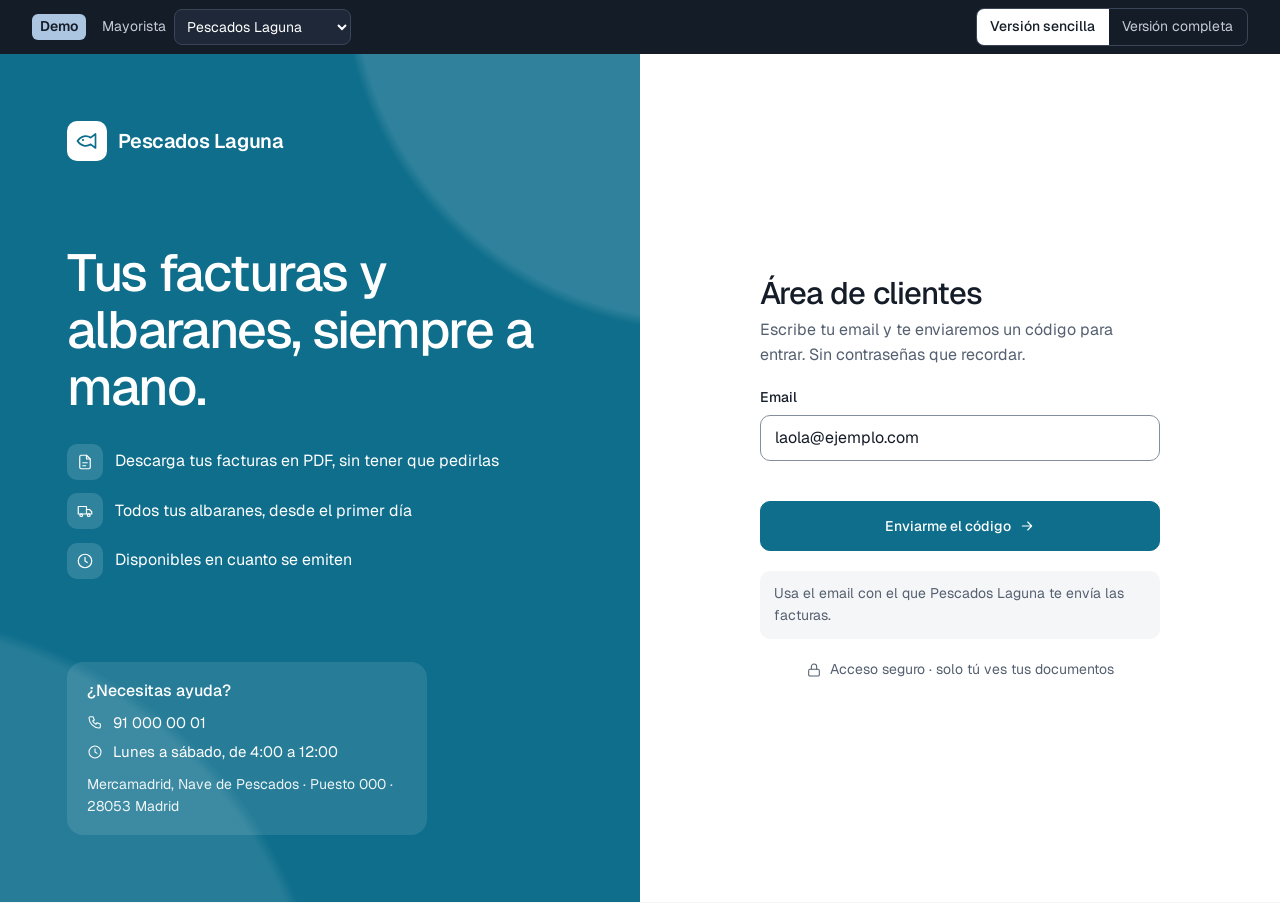
==== sencillo/index.html @ 4a65ff0a "Versión sencilla: solo facturas y albaranes para descargar" ====
<!doctype html>
<html lang="es">
<head>
<meta charset="utf-8">
<meta name="viewport" content="width=device-width, initial-scale=1">
<meta name="robots" content="noindex, nofollow">
<title>Área de clientes</title>
<link rel="preconnect" href="https://fonts.googleapis.com">
<link rel="preconnect" href="https://fonts.gstatic.com" crossorigin>
<link href="https://fonts.googleapis.com/css2?family=Geist:wght@400;500;600&display=swap" rel="stylesheet">
<link rel="stylesheet" href="../assets/app.css?v=30">
</head>
<body>
<div class="demo-bar" role="region" aria-label="Controles de la demostración">
  <span class="demo-bar__tag">Demo</span>
  <label>Mayorista
    <select id="demo-tenant">
      <option value="laguna">Pescados Laguna</option>
      <option value="costanorte">Mariscos Costa Norte</option>
    </select>
  </label>
  <nav class="demo-bar__seg" aria-label="Versión">
    <a href="./" aria-current="page">Versión sencilla</a>
    <a href="../">Versión completa</a>
  </nav>
</div>
<div id="app"></div>
<p class="sr-only" aria-live="polite" id="live"></p>
<script src="../assets/data.js"></script>
<script src="app.js?v=1"></script>
</body>
</html>
---- assets/app.css ----
:root{
  --brand:#0e6e8c;
  --ink:#141c28;
  --text:#2b3544;
  --muted:#556070;
  --line:#dde2e9;
  --control:#858e9c;
  --paper:#f5f6f8;
  --white:#fff;
  --ok:#1f6a44; --ok-bg:#e3f1ea;
  --warn:#8a5a00; --warn-bg:#fbf0d9;
  --bad:#a3342b; --bad-bg:#f8e3e1;

  --fs-1:clamp(2rem, 1.6rem + 1.6vw, 2.75rem);
  --fs-2:clamp(1.5rem, 1.3rem + .8vw, 2rem);
  --fs-3:clamp(1.125rem, 1.08rem + .2vw, 1.25rem);
  --fs-4:1rem;
  --fs-5:.9375rem;
  --fs-6:.875rem;

  --sans:"Geist", system-ui, -apple-system, "Segoe UI", sans-serif;
  --radius:10px;
  --r-card:16px;
  --shadow:0 1px 2px rgba(20,28,40,.05),0 18px 40px -22px rgba(20,28,40,.3);
}
*,*::before,*::after{box-sizing:border-box}
html{font-size:100%}
body{margin:0;font-family:var(--sans);font-size:var(--fs-4);line-height:1.55;color:var(--text);background:var(--paper);-webkit-font-smoothing:antialiased}
h1,h2,h3,p{margin:0}
h1,h2{color:var(--ink);font-weight:500;letter-spacing:-.03em;line-height:1.1}
h1{font-size:var(--fs-1)} h2{font-size:var(--fs-2)}
h3{font-size:var(--fs-3);font-weight:500;color:var(--ink)}
a{color:inherit}
button{font:inherit}
:focus-visible{outline:2px solid var(--brand);outline-offset:2px;border-radius:4px}
.sr-only{position:absolute;width:1px;height:1px;overflow:hidden;clip:rect(0 0 0 0);white-space:nowrap}
svg{display:block}

/* Barra de la demo (no forma parte del producto) */
.demo-bar{position:sticky;top:0;z-index:60;display:flex;align-items:center;gap:1rem;flex-wrap:wrap;padding:.5rem clamp(1rem, 3vw, 2rem);background:var(--ink);color:#c4cbd6;font-size:var(--fs-6)}
.demo-bar__tag{font-weight:600;color:var(--ink);background:#acc5e1;border-radius:6px;padding:.15rem .5rem}
.demo-bar label{display:flex;align-items:center;gap:.5rem}
.demo-bar select{font:inherit;font-size:var(--fs-6);color:var(--white);background:#1e2838;border:1px solid #3a4557;border-radius:8px;min-height:36px;padding:0 .5rem}
.demo-bar__seg{display:flex;border:1px solid #3a4557;border-radius:8px;overflow:hidden;margin-left:auto}
.demo-bar__seg button{background:transparent;color:#c4cbd6;border:0;min-height:36px;padding:0 .85rem;cursor:pointer;font-size:var(--fs-6)}
.demo-bar__seg button[aria-pressed="true"]{background:var(--white);color:var(--ink);font-weight:500}

/* Botones */
.btn{display:inline-flex;align-items:center;justify-content:center;gap:.5rem;min-height:46px;padding:0 1.15rem;border-radius:var(--radius);border:1px solid var(--ink);font:500 var(--fs-6)/1 var(--sans);text-decoration:none;cursor:pointer;white-space:nowrap;transition:background .2s,border-color .2s,color .2s}
.btn svg{width:16px;height:16px;flex:none}
.btn--brand{background:var(--brand);border-color:var(--brand);color:var(--white)}
.btn--brand:hover{filter:brightness(.92)}
.btn--dark{background:var(--ink);color:var(--white)}
.btn--ghost{background:var(--white);color:var(--ink);border-color:var(--control)}
.btn--ghost:hover{border-color:var(--ink)}
.btn--sm{min-height:38px;padding:0 .8rem}
.btn--block{width:100%}
.icon-btn{display:inline-grid;place-items:center;width:40px;height:40px;border-radius:var(--radius);border:1px solid var(--line);background:var(--white);color:var(--ink);cursor:pointer;text-decoration:none}
.icon-btn:hover{border-color:var(--ink)}
.icon-btn svg{width:18px;height:18px}

/* Logo del mayorista */
.logo{display:flex;align-items:center;gap:.7rem;text-decoration:none;color:var(--ink)}
.logo__mark{width:40px;height:40px;border-radius:10px;background:var(--brand);color:var(--white);display:grid;place-items:center;font-weight:600;letter-spacing:.02em;font-size:var(--fs-6)}
.logo__name{font-weight:600;font-size:var(--fs-3);letter-spacing:-.02em}
.logo__sub{display:block;font-size:var(--fs-6);color:var(--muted);font-weight:400;letter-spacing:0}

/* ---------- Acceso ---------- */
.login{min-height:calc(100vh - 52px);display:grid;grid-template-columns:1fr 1fr}
.login__side{background:var(--brand);color:var(--white);padding:clamp(2rem, 1rem + 4vw, 4.5rem);display:flex;flex-direction:column;justify-content:space-between;gap:2rem;position:relative;overflow:hidden}
.login__side .logo{color:var(--white)}
.login__side .logo__mark{background:var(--white);color:var(--brand)}
.login__side h1{color:var(--white);font-size:clamp(2rem, 1.4rem + 2.4vw, 3.25rem);max-width:14ch}
.login__side ul{list-style:none;padding:0;margin:1.75rem 0 0;display:grid;gap:.85rem}
.login__side li{display:flex;gap:.75rem;align-items:center}
.login__side li svg{width:20px;height:20px;flex:none}
.login__side small{font-size:var(--fs-6);opacity:.9}
.login__main{display:grid;place-items:center;padding:clamp(2rem, 1rem + 4vw, 4rem) 1.25rem;background:var(--white)}
.login__box{width:100%;max-width:400px;display:grid;gap:1.25rem}
.login__box p{color:var(--muted)}
.field{display:grid;gap:.4rem}
.field label{font-size:var(--fs-6);font-weight:500;color:var(--ink)}
.field input,.field select{font:inherit;color:var(--ink);background:var(--white);border:1px solid var(--control);border-radius:var(--radius);min-height:46px;padding:.6rem .85rem;width:100%}
.field input:focus-visible{outline:2px solid var(--brand);outline-offset:1px;border-color:var(--ink)}
.code{display:grid;grid-template-columns:repeat(6,1fr);gap:.5rem}
.code input{text-align:center;font-size:var(--fs-2);font-weight:500;min-height:58px;padding:0;border:1px solid var(--control);border-radius:var(--radius);color:var(--ink);width:100%}
.code input:focus-visible{outline:2px solid var(--brand);outline-offset:1px}
.hint{font-size:var(--fs-6);color:var(--muted);background:var(--paper);border-radius:var(--radius);padding:.75rem .9rem}
.hint b{color:var(--ink)}
.link-btn{background:none;border:0;padding:0;color:var(--ink);text-decoration:underline;text-underline-offset:3px;cursor:pointer;font-size:var(--fs-6);min-height:44px}
.error{font-size:var(--fs-6);color:var(--bad)}
@media (max-width:860px){.login{grid-template-columns:1fr}.login__side{padding-bottom:2rem}.login__side ul{display:none}}

/* ---------- Aplicación ---------- */
.shell{min-height:calc(100vh - 52px);display:grid;grid-template-rows:auto 1fr}
.topbar{background:var(--white);border-bottom:1px solid var(--line);position:sticky;top:52px;z-index:40}
.topbar__in{max-width:1280px;margin-inline:auto;padding:0 clamp(1rem, 3vw, 2rem);display:flex;align-items:center;gap:1.5rem;min-height:68px}
.tabs{display:flex;gap:.25rem;margin-left:auto}
.tabs a{display:inline-flex;align-items:center;gap:.5rem;min-height:44px;padding:0 .9rem;border-radius:var(--radius);text-decoration:none;color:var(--text);font-size:var(--fs-5)}
.tabs a svg{width:18px;height:18px}
.tabs a:hover{background:var(--paper);color:var(--ink)}
.tabs a[aria-current="page"]{background:var(--ink);color:var(--white)}
.who{display:flex;align-items:center;gap:.75rem;padding-left:1rem;border-left:1px solid var(--line)}
.who__avatar{width:38px;height:38px;border-radius:50%;background:var(--paper);display:grid;place-items:center;font-weight:600;font-size:var(--fs-6);color:var(--ink)}
.who__name{font-size:var(--fs-6);line-height:1.3}
.who__name b{display:block;color:var(--ink);font-weight:500}
.who__name span{color:var(--muted)}
.main{max-width:1280px;width:100%;margin-inline:auto;padding:clamp(1.5rem, 1rem + 2vw, 2.5rem) clamp(1rem, 3vw, 2rem) 4rem;display:grid;gap:1.5rem;align-content:start}
.head{display:flex;align-items:flex-end;justify-content:space-between;gap:1rem;flex-wrap:wrap}
.head p{color:var(--muted);margin-top:.4rem}

.stats{display:grid;grid-template-columns:repeat(4,1fr);gap:1rem}
.stat{background:var(--white);border:1px solid var(--line);border-radius:var(--r-card);padding:1.25rem 1.35rem;display:grid;gap:.35rem}
.stat span{font-size:var(--fs-6);color:var(--muted)}
.stat strong{font-size:var(--fs-2);font-weight:500;letter-spacing:-.03em;color:var(--ink);font-variant-numeric:tabular-nums}
.stat small{font-size:var(--fs-6);color:var(--muted)}
.stat--brand{background:var(--brand);border-color:var(--brand)}
.stat--brand span,.stat--brand strong,.stat--brand small{color:var(--white)}
@media (max-width:980px){.stats{grid-template-columns:1fr 1fr}}

.card{background:var(--white);border:1px solid var(--line);border-radius:var(--r-card);overflow:hidden}
.card__head{display:flex;align-items:center;justify-content:space-between;gap:1rem;padding:1.1rem 1.35rem;border-bottom:1px solid var(--line);flex-wrap:wrap}
.card__head a{font-size:var(--fs-6);color:var(--ink);font-weight:500}
.grid2{display:grid;grid-template-columns:1.3fr 1fr;gap:1.5rem;align-items:start}
@media (max-width:980px){.grid2{grid-template-columns:1fr}}

.toolbar{display:flex;gap:.75rem;flex-wrap:wrap;align-items:center;padding:1rem 1.35rem;border-bottom:1px solid var(--line)}
.search{position:relative;flex:1 1 220px}
.search svg{position:absolute;left:.8rem;top:50%;translate:0 -50%;width:18px;height:18px;color:var(--muted)}
.search input{font:inherit;font-size:var(--fs-5);width:100%;min-height:44px;border:1px solid var(--control);border-radius:var(--radius);padding:0 .85rem 0 2.5rem;color:var(--ink)}
.toolbar select{font:inherit;font-size:var(--fs-5);min-height:44px;border:1px solid var(--control);border-radius:var(--radius);padding:0 .7rem;color:var(--ink);background:var(--white)}
.chips{display:flex;gap:.4rem;flex-wrap:wrap}
.chip{min-height:38px;padding:0 .85rem;border-radius:999px;border:1px solid var(--line);background:var(--white);font-size:var(--fs-6);cursor:pointer;color:var(--text)}
.chip[aria-pressed="true"]{background:var(--ink);border-color:var(--ink);color:var(--white)}

table{width:100%;border-collapse:collapse;font-size:var(--fs-5);font-variant-numeric:tabular-nums}
th{font-size:var(--fs-6);font-weight:500;color:var(--muted);text-align:left;padding:.75rem 1.35rem;background:var(--paper);white-space:nowrap}
td{padding:.85rem 1.35rem;border-top:1px solid var(--line);color:var(--ink);vertical-align:middle}
td.num,th.num{text-align:right}
td.act{text-align:right;white-space:nowrap}
td.act .icon-btn+.icon-btn{margin-left:.35rem}
tbody tr{transition:background .15s}
tbody tr:hover{background:#fafbfc}
td .sub{display:block;font-size:var(--fs-6);color:var(--muted)}
.row-link{background:none;border:0;padding:0;font:inherit;color:var(--ink);font-weight:500;cursor:pointer;text-decoration:underline;text-decoration-color:var(--line);text-underline-offset:4px}
.row-link:hover{text-decoration-color:var(--ink)}
.empty{padding:3rem 1.35rem;text-align:center;color:var(--muted)}
.check{width:20px;height:20px;accent-color:var(--ink)}

.badge{display:inline-flex;align-items:center;gap:.4rem;font-size:var(--fs-6);font-weight:500;padding:.25rem .6rem;border-radius:999px;white-space:nowrap}
.badge::before{content:"";width:7px;height:7px;border-radius:50%;background:currentColor}
.b-ok{color:var(--ok);background:var(--ok-bg)}
.b-warn{color:var(--warn);background:var(--warn-bg)}
.b-bad{color:var(--bad);background:var(--bad-bg)}
.b-info{color:var(--ink);background:var(--paper)}

.bulk{display:flex;align-items:center;justify-content:space-between;gap:1rem;padding:.75rem 1.35rem;background:var(--ink);color:var(--white);font-size:var(--fs-6)}
.bulk[hidden]{display:none}
.bulk .btn{background:var(--white);color:var(--ink);border-color:var(--white)}

/* Tarjetas en lugar de tabla en móvil */
@media (max-width:900px){
  table.resp thead{display:none}
  table.resp,table.resp tbody,table.resp tr,table.resp td{display:block;width:100%}
  table.resp tr{padding:1rem 1.1rem;border-top:1px solid var(--line);display:grid;grid-template-columns:1fr auto;gap:.35rem .75rem}
  table.resp td{border:0;padding:0}
  table.resp td[data-l]::before{content:attr(data-l) " · ";color:var(--muted);font-size:var(--fs-6)}
  table.resp td.num{text-align:left}
  table.resp td.act{grid-column:2;grid-row:1 / span 3;align-self:center}
  table.resp td.sel{display:none}
}

/* Lista simple */
.list{list-style:none;margin:0;padding:0}
.list li{display:flex;align-items:center;justify-content:space-between;gap:1rem;padding:.9rem 1.35rem;border-top:1px solid var(--line)}
.list li:first-child{border-top:0}
.list b{font-weight:500;color:var(--ink)}
.list .sub{display:block;font-size:var(--fs-6);color:var(--muted)}

/* Panel lateral de detalle */
.drawer{position:fixed;inset:0;z-index:80;display:flex;justify-content:flex-end;background:rgba(20,28,40,.45);opacity:0;transition:opacity .25s}
.drawer.open{opacity:1}
.drawer__panel{width:min(560px,100%);height:100%;background:var(--white);display:flex;flex-direction:column;transform:translateX(24px);transition:transform .3s cubic-bezier(.2,.7,.2,1)}
.drawer.open .drawer__panel{transform:none}
.drawer__head{display:flex;align-items:flex-start;justify-content:space-between;gap:1rem;padding:1.35rem 1.5rem;border-bottom:1px solid var(--line)}
.drawer__head p{font-size:var(--fs-6);color:var(--muted);margin-top:.25rem}
.drawer__body{padding:1.25rem 1.5rem;overflow-y:auto;display:grid;gap:1.25rem;align-content:start}
.drawer__foot{padding:1rem 1.5rem;border-top:1px solid var(--line);display:flex;gap:.75rem;flex-wrap:wrap}
.meta{display:grid;grid-template-columns:1fr 1fr;gap:.75rem}
.meta div{background:var(--paper);border-radius:var(--radius);padding:.75rem .9rem}
.meta dt{font-size:var(--fs-6);color:var(--muted)}
.meta dd{margin:.1rem 0 0;color:var(--ink);font-weight:500}
.lines th,.lines td{padding:.6rem .5rem}
.lines th:first-child,.lines td:first-child{padding-left:0}
.lines th:last-child,.lines td:last-child{padding-right:0}
.lines th{background:none;border-bottom:1px solid var(--line)}
.totals{display:grid;gap:.35rem;justify-content:end;text-align:right;font-variant-numeric:tabular-nums}
.totals div{display:flex;gap:2rem;justify-content:space-between;min-width:240px}
.totals .t{font-weight:600;color:var(--ink);font-size:var(--fs-3);border-top:1px solid var(--line);padding-top:.5rem}
.timeline{list-style:none;margin:0;padding:0;display:grid;gap:.75rem}
.timeline li{display:flex;gap:.75rem;align-items:center;font-size:var(--fs-5);color:var(--muted)}
.timeline li::before{content:"";width:12px;height:12px;border-radius:50%;border:2px solid var(--line);flex:none}
.timeline li.done{color:var(--ink)}
.timeline li.done::before{background:var(--brand);border-color:var(--brand)}

.toast{position:fixed;left:50%;bottom:1.5rem;translate:-50% 0;z-index:90;background:var(--ink);color:var(--white);padding:.8rem 1.1rem;border-radius:var(--radius);font-size:var(--fs-6);box-shadow:var(--shadow);opacity:0;transition:opacity .25s,transform .25s;transform:translateY(8px)}
.toast.show{opacity:1;transform:none}
footer.pf{max-width:1280px;margin-inline:auto;padding:0 clamp(1rem, 3vw, 2rem) 2rem;font-size:var(--fs-6);color:var(--muted);display:flex;justify-content:space-between;gap:1rem;flex-wrap:wrap}
@media (prefers-reduced-motion:reduce){*{transition:none!important}}

/* Ajustes */
.shell{grid-template-columns:minmax(0,1fr)}
.tabs,.main > *{min-width:0}
@media (max-width:760px){.tabs{padding-bottom:2px}.head .btn{width:100%}}

@media (max-width:1080px){
  .topbar__in{flex-wrap:wrap;min-height:0;padding-block:.75rem;gap:.75rem}
  .tabs{order:3;width:100%;margin:0;overflow-x:auto;scrollbar-width:none}
  .tabs::-webkit-scrollbar{display:none}
  .tabs a{flex:none}
  .who{margin-left:auto;border:0;padding:0}
}
@media (max-width:760px){.who__name{display:none}}

.topbar__in > *{min-width:0}
.topbar{overflow:hidden}
.stats{grid-template-columns:repeat(4,minmax(0,1fr))}
@media (max-width:980px){.stats{grid-template-columns:repeat(2,minmax(0,1fr))}}
@media (max-width:420px){.stats{grid-template-columns:1fr}}
#tbl{overflow-x:auto}
.card{min-width:0}

/* Filas compactas en móvil */
@media (max-width:900px){
  table.resp tr{grid-template-columns:1fr auto auto;align-items:center;gap:.2rem .75rem}
  table.resp td.hide-m{display:none}
  table.resp td.first{grid-column:1;font-weight:500}
  table.resp td.first + td{grid-column:1;font-size:var(--fs-6);color:var(--muted)}
  table.resp td.num{grid-column:2;grid-row:1;text-align:right;font-weight:600}
  table.resp td:has(.badge){grid-column:2;grid-row:2;justify-self:end}
  table.resp td.act{grid-column:3;grid-row:1 / span 2}
}
@media (max-width:760px){.topbar{position:static}.demo-bar{position:static}}
#main:focus{outline:none}
/* Pestañas en móvil: todas visibles, icono sobre el texto */
@media (max-width:560px){
  .tabs{display:grid;grid-template-columns:repeat(auto-fit,minmax(0,auto));grid-auto-flow:column;justify-content:space-between;overflow:visible;gap:0}
  .tabs a{flex-direction:column;gap:.2rem;min-height:56px;padding:.35rem .4rem;font-size:var(--fs-6);border-radius:8px}
}

/* ============ Actividad ============ */
.range{font-size:var(--fs-6);color:var(--text);background:var(--white);border:1px solid var(--line);border-radius:999px;padding:.4rem .85rem}
.stat strong .of{font-size:var(--fs-5);font-weight:400;letter-spacing:0;opacity:.9}
.act-grid{display:grid;grid-template-columns:minmax(0,1.55fr) minmax(0,1fr);gap:1.5rem;align-items:start}
.act-main,.act-side{display:grid;gap:1.5rem;min-width:0}
@media (max-width:1080px){.act-grid{grid-template-columns:minmax(0,1fr)}}
.card__head .sub{font-size:var(--fs-6);color:var(--muted)}
.card__intro{font-size:var(--fs-6);color:var(--muted);padding:1rem 1.35rem 0}
.card__foot{padding:1rem 1.35rem;border-top:1px solid var(--line)}
.chart{display:grid;grid-template-columns:repeat(14,minmax(0,1fr));gap:.4rem;align-items:end;height:190px;padding:1.25rem 1.35rem 1rem}
.chart__col{display:grid;grid-template-rows:auto 1fr auto;height:100%;align-items:end;justify-items:center;gap:.35rem}
.chart__bar{width:100%;max-width:28px;border-radius:6px 6px 2px 2px;background:color-mix(in srgb,var(--brand) 28%,white);align-self:end}
.chart__col.is-today .chart__bar{background:var(--brand)}
.chart__v{font-size:var(--fs-6);color:var(--muted);font-variant-numeric:tabular-nums}
.chart__d{font-size:var(--fs-6);color:var(--muted)}
.chart__col.is-today .chart__d{color:var(--ink);font-weight:600}
.feed-day h4{margin:0;padding:.75rem 1.35rem;font-size:var(--fs-6);font-weight:500;color:var(--muted);background:var(--paper);border-top:1px solid var(--line)}
.feed-day:first-child h4{border-top:0}
.ev-l{display:flex;gap:.85rem;align-items:center;min-width:0}
.ev-ico{width:36px;height:36px;border-radius:10px;display:grid;place-items:center;flex:none;background:var(--paper);color:var(--ink)}
.ev-ico svg{width:18px;height:18px}
.ev-factura{background:color-mix(in srgb,var(--brand) 14%,white);color:var(--ink)}
.ev-invitacion{background:var(--warn-bg)}
.ev-t{font-variant-numeric:tabular-nums;white-space:nowrap}
.doc{font-weight:500;color:var(--ink);white-space:nowrap}
.list .sub .badge{vertical-align:middle;margin-left:.15rem}
.side-r{display:grid;justify-items:end;gap:.35rem;text-align:right;white-space:nowrap}
.seen{display:inline-flex;align-items:center;gap:.35rem;margin-top:.35rem;font-size:var(--fs-6);color:var(--muted)}
.seen svg{width:16px;height:16px}
.seen.is-seen{color:var(--ok)}
.sync-meta{display:grid;grid-template-columns:1fr 1fr;gap:.75rem;padding:1rem 1.35rem 0}
.sync-meta div{background:var(--paper);border-radius:var(--radius);padding:.7rem .9rem;display:grid}
.sync-meta span{font-size:var(--fs-6);color:var(--muted)}
.sync-meta b{font-weight:500;color:var(--ink)}
.list--compact li{padding-block:.7rem}
.list li > div:first-child{min-width:0}

/* ============ Revisión de diseño ============ */
.muted{color:var(--muted)}
.is-bad{color:var(--bad)!important}
.is-warn{color:var(--warn)}
.eyebrow{font-size:var(--fs-6);color:var(--muted);margin-bottom:.35rem}
.logo__mark svg{width:24px;height:24px}
.login__side .logo__mark{background:var(--white);color:var(--brand)}

/* Acceso */
.login__side{background-image:radial-gradient(circle at 110% -10%, rgba(255,255,255,.14) 0 30%, transparent 31%),radial-gradient(circle at -20% 120%, rgba(255,255,255,.10) 0 35%, transparent 36%)}
.login__side li span{width:36px;height:36px;border-radius:10px;background:rgba(255,255,255,.14);display:grid;place-items:center;flex:none}
.login__side li span svg{width:18px;height:18px}
.login__help{display:grid;gap:.4rem;padding:1.1rem 1.25rem;border-radius:var(--r-card);background:rgba(255,255,255,.1);max-width:360px}
.login__help b{font-weight:500}
.login__help span{display:flex;gap:.6rem;align-items:center;font-size:var(--fs-5)}
.login__help svg{width:16px;height:16px}
.login__help small{font-size:var(--fs-6);opacity:.92;margin-top:.25rem}
.login__p{margin-top:.5rem;color:var(--muted)}
.login__p b{color:var(--ink);font-weight:500}
.login__mail{width:56px;height:56px;border-radius:16px;background:color-mix(in srgb,var(--brand) 12%,white);color:var(--brand);display:grid;place-items:center}
.login__mail svg{width:26px;height:26px}
.login__links{display:flex;justify-content:space-between}
.code-f{border:0;padding:0;margin:0}
.btn--lg{min-height:50px}
.secure{display:flex;align-items:center;justify-content:center;gap:.45rem;font-size:var(--fs-6);color:var(--muted)}
.secure svg{width:16px;height:16px}
@media (max-width:860px){.login__side{gap:1.25rem;padding:1.5rem}.login__side h1{font-size:var(--fs-2)}.login__help{display:none}.login__main{place-items:start center}}

/* Resumen */
.alert{display:flex;align-items:center;gap:.9rem;padding:1rem 1.25rem;border-radius:var(--r-card);background:var(--bad-bg);color:var(--bad);text-decoration:none;font-size:var(--fs-5)}
.alert b{font-weight:600}
.alert svg{width:20px;height:20px;flex:none}
.alert span{flex:1;color:var(--ink)}
a.stat{position:relative;text-decoration:none;transition:border-color .2s,box-shadow .2s}
a.stat:hover{border-color:var(--control);box-shadow:var(--shadow)}
a.stat--brand:hover{border-color:var(--brand)}
a.stat > svg{position:absolute;top:1.1rem;right:1.1rem;width:18px;height:18px;color:var(--muted);transition:transform .2s}
a.stat--brand > svg{color:var(--white)}
a.stat:hover > svg{transform:translateX(3px)}
.dash{display:grid;grid-template-columns:minmax(0,1.6fr) minmax(0,1fr);gap:1.5rem;align-items:start}
.dash__main,.dash__side{display:grid;gap:1.5rem;min-width:0}
@media (max-width:1080px){.dash{grid-template-columns:minmax(0,1fr)}}
.card__pad{padding:1.1rem 1.35rem 1.35rem;display:grid;gap:1rem}
.list--rows li{cursor:pointer}
.list--rows li:hover{background:#fafbfc}
.row-r{display:flex;align-items:center;gap:.9rem;flex:none}
.amt{font-variant-numeric:tabular-nums;min-width:90px;text-align:right}
.list li > div:first-child{min-width:0}
.list li > div:first-child .sub{white-space:nowrap;overflow:hidden;text-overflow:ellipsis}
.pay{display:grid;gap:.6rem}
.pay__row{display:flex;align-items:center;gap:.8rem;padding:.75rem .9rem;border-radius:var(--radius);background:var(--paper)}
.pay__row > div{flex:1;min-width:0;display:grid}
.pay__ico{width:34px;height:34px;border-radius:9px;background:var(--white);display:grid;place-items:center;color:var(--brand);flex:none}
.pay__ico svg{width:18px;height:18px}
.pay__l{font-size:var(--fs-6);color:var(--muted)}
.pay__v{font-weight:500;color:var(--ink);font-variant-numeric:tabular-nums;letter-spacing:.01em;overflow-wrap:anywhere}
.contact{gap:.85rem}
.contact__who{display:flex;gap:.8rem;align-items:center}
.contact__who b{display:block;font-weight:500;color:var(--ink)}
.contact .sub{display:flex;gap:.5rem;align-items:center;font-size:var(--fs-6);color:var(--muted)}
.contact .sub svg{width:16px;height:16px;flex:none}
@media (max-width:600px){
  .stats{grid-template-columns:repeat(2,minmax(0,1fr));gap:.75rem}
  .stat{padding:1rem}
  .stat strong{font-size:var(--fs-3)}
  a.stat > svg{top:.9rem;right:.8rem}
  .list--rows li{flex-wrap:wrap;gap:.35rem .75rem}
  .list--rows .row-r{width:100%;justify-content:space-between}
  .amt{min-width:0}
}
@media (max-width:360px){.stats{grid-template-columns:minmax(0,1fr)}}

/* Listados */
.sumbar{display:flex;gap:.5rem 1.5rem;flex-wrap:wrap;padding:.8rem 1.35rem;border-bottom:1px solid var(--line);font-size:var(--fs-6);color:var(--muted)}
.sumbar b{color:var(--ink);font-weight:600;font-variant-numeric:tabular-nums}
tr.grp th{background:var(--white);color:var(--ink);font-weight:600;font-size:var(--fs-6);padding:1rem 1.35rem .5rem;border-top:1px solid var(--line)}
tbody tr[data-row]{cursor:pointer}
tbody tr.is-sel{background:color-mix(in srgb,var(--brand) 6%,white)}
td .sub.is-bad{font-weight:500}
.clip{display:inline-block;max-width:280px;white-space:nowrap;overflow:hidden;text-overflow:ellipsis;vertical-align:bottom;color:var(--text)}
.ref{background:none;border:0;padding:0;font:inherit;color:var(--ink);text-decoration:underline;text-decoration-color:var(--control);text-underline-offset:3px;cursor:pointer;min-height:24px}
.ref:hover{text-decoration-color:var(--ink)}
.empty{display:grid;justify-items:center;gap:.75rem}
.empty > svg{width:28px;height:28px;color:var(--control)}
.bulk > div{display:flex;gap:.5rem}
.btn--ghost-dark{background:transparent!important;color:var(--white)!important;border-color:#8d97a6!important}
@media (max-width:900px){
  tr.grp,tr.grp th{display:block}
  tr.grp th{padding:.9rem 1.1rem .4rem}
  .sumbar{padding:.75rem 1.1rem}
}

/* Detalle */
.doc-top{display:flex;align-items:center;justify-content:space-between;gap:1rem}
.doc-total{font-size:var(--fs-2);font-weight:500;letter-spacing:-.03em;color:var(--ink);font-variant-numeric:tabular-nums}
.meta dd .sub{display:block;font-size:var(--fs-6);font-weight:400;color:var(--muted)}
.meta dd .ref+.ref{margin-left:.35rem}
.steps-h{list-style:none;margin:0;padding:0;display:grid;grid-template-columns:repeat(3,1fr)}
.steps-h li{display:grid;justify-items:center;gap:.45rem;font-size:var(--fs-6);color:var(--muted);text-align:center;position:relative}
.steps-h li span{width:18px;height:18px;border-radius:50%;border:2px solid var(--line);background:var(--white);position:relative;z-index:1}
.steps-h li:not(:last-child)::after{content:"";position:absolute;top:8px;left:50%;width:100%;height:2px;background:var(--line)}
.steps-h li.done span{background:var(--brand);border-color:var(--brand)}
.steps-h li.done:not(.now)::after{background:var(--brand)}
.steps-h li.done{color:var(--ink)}
.steps-h li.now{font-weight:600}
.pay-block{display:grid;gap:.6rem}
.pay-block h3,.dr-h{font-size:var(--fs-5);font-weight:600;color:var(--ink);margin-bottom:.5rem}
.lines-wrap{overflow-x:auto}
.list--flat li{padding-inline:0}
.drawer__body > section + section{border-top:1px solid var(--line);padding-top:1.25rem}

/* Perfil */
.kv{margin:0;display:grid}
.kv div{display:flex;justify-content:space-between;gap:1rem;padding:.95rem 1.35rem;border-top:1px solid var(--line);flex-wrap:wrap}
.kv div:first-child{border-top:0}
.kv dt{color:var(--muted);font-size:var(--fs-6)}
.kv dd{margin:0;color:var(--ink);font-weight:500;overflow-wrap:anywhere}
.card__foot{display:flex;align-items:center;justify-content:space-between;gap:1rem;flex-wrap:wrap}
.card__foot .muted{font-size:var(--fs-6);max-width:44ch}

/* Panel · clientes */
.resp--cli td.first b{font-weight:500}
.resp--cli tbody tr{cursor:pointer}
.resp--cli .chev{display:inline-grid;vertical-align:middle;margin-left:.5rem;color:var(--control)}
.resp--cli .chev svg{width:18px;height:18px}
.stat strong.is-bad{color:var(--bad)}
@media (max-width:900px){
  table.resp--cli tr{grid-template-columns:minmax(0,1fr) auto;gap:.3rem .75rem}
  table.resp--cli td.first{grid-column:1;grid-row:1}
  table.resp--cli td.c-acc{grid-column:1;grid-row:2;font-size:var(--fs-6);color:var(--muted)}
  table.resp--cli td.c-acc .sub{display:inline;margin-left:.35rem}
  table.resp--cli td.c-acc .sub::before{content:"· "}
  table.resp--cli td.c-pen{grid-column:2;grid-row:1;text-align:right}
  table.resp--cli td.c-ven{grid-column:2;grid-row:2;text-align:right}
  table.resp--cli td.act{grid-column:1 / -1;grid-row:3;display:flex;justify-content:space-between;align-items:center}
  table.resp--cli td.act .btn{min-height:40px}
  table.resp--cli .c-pen .sub{display:none}
}
.tabs--few{justify-content:flex-start}
@media (max-width:560px){.tabs--few{grid-template-columns:repeat(2,auto);justify-content:start;gap:.5rem}}

@media (max-width:600px){a.stat > svg{display:none}}
.drawer__body > *{min-height:min-content}
.lines-wrap{min-height:min-content}

/* ============ Fase 2: pedidos, pagos y avisos ============ */
.head__act{display:flex;gap:.6rem;flex-wrap:wrap}
.card__links{display:flex;align-items:center;gap:1.25rem}
.card__links .link-btn{font-weight:500;color:var(--ink)}
.btn:disabled{opacity:.45;cursor:not-allowed}
.or{display:flex;align-items:center;gap:.75rem;font-size:var(--fs-6);color:var(--muted)}
.or::before,.or::after{content:"";flex:1;height:1px;background:var(--line)}
.note{display:flex;gap:.7rem;align-items:flex-start;padding:.8rem 1rem;border-radius:var(--radius);background:color-mix(in srgb,var(--brand) 8%,white);color:var(--ink);font-size:var(--fs-6)}
.note svg{width:18px;height:18px;flex:none;color:var(--brand);margin-top:1px}
.note b{font-weight:600}

/* Nuevo pedido */
.np-list{list-style:none;margin:0;padding:0;display:grid}
.np-list li{display:grid;grid-template-columns:minmax(0,1fr) auto auto auto;align-items:center;gap:.5rem .9rem;padding:.75rem 0;border-top:1px solid var(--line)}
.np-list li:first-child{border-top:0}
.np-p b{display:block;font-weight:500;color:var(--ink)}
.np-p .sub{font-size:var(--fs-6);color:var(--muted)}
.qty{display:flex;align-items:center;gap:.3rem}
.qty .icon-btn{width:36px;height:36px;font-size:1.125rem;line-height:1}
.qty input{width:64px;min-height:36px;text-align:center;font:inherit;font-size:var(--fs-5);border:1px solid var(--control);border-radius:8px;color:var(--ink)}
.qty span{font-size:var(--fs-6);color:var(--muted)}
.np-rm{border-color:transparent}
.np-add select{font:inherit;font-size:var(--fs-5);width:100%;min-height:46px;margin-top:.75rem;border:1px dashed var(--control);border-radius:var(--radius);padding:0 .85rem;background:var(--white);color:var(--ink);cursor:pointer}
textarea{font:inherit;font-size:var(--fs-5);width:100%;border:1px solid var(--control);border-radius:var(--radius);padding:.7rem .85rem;color:var(--ink);resize:vertical}
textarea:focus-visible,.qty input:focus-visible,.np-add select:focus-visible{outline:2px solid var(--brand);outline-offset:1px}
@media (max-width:520px){
  .np-list li{grid-template-columns:minmax(0,1fr) auto;grid-template-areas:"p rm" "q amt"}
  .np-p{grid-area:p}.np-rm{grid-area:rm}.qty{grid-area:q}.np-list .amt{grid-area:amt}
}

/* Opciones (entrega, forma de pago) */
.opts{display:grid;gap:.5rem}
.opt{display:flex;gap:.8rem;align-items:flex-start;padding:.85rem 1rem;border:1px solid var(--line);border-radius:var(--radius);cursor:pointer;transition:border-color .2s,background .2s}
.opt:hover{border-color:var(--control)}
.opt:has(input:checked){border-color:var(--brand);background:color-mix(in srgb,var(--brand) 6%,white)}
.opt input{width:18px;height:18px;margin:3px 0 0;accent-color:var(--brand);flex:none}
.opt b{display:block;font-weight:500;color:var(--ink)}
.opt small{display:block;font-size:var(--fs-6);color:var(--muted)}
.pick{display:flex;gap:.8rem;align-items:center;cursor:pointer;min-width:0}
.pick b{display:block;font-weight:500;color:var(--ink)}
.pick .sub{font-size:var(--fs-6);color:var(--muted)}

/* Pago */
.paying{display:grid;justify-items:center;text-align:center;gap:.75rem;padding:3rem 1rem}
.paying h3{font-size:var(--fs-3)}
.paying p{color:var(--text)}
.spin{width:44px;height:44px;border-radius:50%;border:3px solid var(--line);border-top-color:var(--brand);animation:spin .9s linear infinite}
@keyframes spin{to{transform:rotate(360deg)}}
.ok-ico{width:64px;height:64px;border-radius:50%;background:var(--ok-bg);color:var(--ok);display:grid;place-items:center}
.ok-ico svg{width:30px;height:30px}
@media (prefers-reduced-motion:reduce){.spin{animation:none;border-top-color:var(--line)}}

/* Avisos */
.avisos{width:100%;border-collapse:collapse;font-size:var(--fs-5)}
.avisos th,.avisos td{padding:.8rem 1.35rem;border-top:1px solid var(--line);text-align:left;background:none}
.avisos thead th{font-size:var(--fs-6);font-weight:500;color:var(--muted);border-top:0;background:var(--paper)}
.avisos tbody th{font-weight:400;color:var(--ink)}
.avisos .c{text-align:center;width:96px}
.sw{position:relative;display:inline-block;width:44px;height:26px;cursor:pointer;vertical-align:middle}
.sw input{position:absolute;inset:0;opacity:0;margin:0;cursor:pointer}
.sw i{position:absolute;inset:0;border-radius:999px;background:var(--control);transition:background .2s}
.sw i::after{content:"";position:absolute;top:3px;left:3px;width:20px;height:20px;border-radius:50%;background:var(--white);transition:transform .2s;box-shadow:0 1px 2px rgba(0,0,0,.2)}
.sw input:checked + span + i{background:var(--brand)}
.sw input:checked + span + i::after{transform:translateX(18px)}
.sw input:focus-visible + span + i{outline:2px solid var(--brand);outline-offset:2px}
.av-foot{display:flex;align-items:flex-end;gap:1rem;flex-wrap:wrap;padding:1rem 1.35rem 1.35rem;border-top:1px solid var(--line)}
.av-foot .field{flex:1 1 200px}
@media (max-width:520px){.avisos th,.avisos td{padding:.75rem .9rem}.avisos .c{width:64px}.head__act{width:100%}.head__act .btn{flex:1}}

.drawer .list--flat li{flex-wrap:wrap;gap:.4rem .75rem}
@media (max-width:420px){.drawer .list--flat .row-r{width:100%;justify-content:space-between;padding-left:2rem}.drawer .list--flat .amt{min-width:0}.drawer__body,.drawer__head,.drawer__foot{padding-inline:1.1rem}}

/* El cuerpo del panel lateral apila en columna y hace scroll sin comprimir secciones */
.drawer__body{display:flex;flex-direction:column;gap:1.25rem;flex:1 1 auto;min-height:0}
.drawer__body > *{flex:none}
.drawer__head,.drawer__foot{flex:none}
.meta dd{overflow-wrap:anywhere}
.meta > div{min-width:0}
@media (max-width:380px){.meta{grid-template-columns:minmax(0,1fr)}}

/* Versión sencilla */
.demo-bar__seg a{display:inline-flex;align-items:center;color:#c4cbd6;text-decoration:none;min-height:36px;padding:0 .85rem;font-size:var(--fs-6)}
.demo-bar__seg a[aria-current="page"]{background:var(--white);color:var(--ink);font-weight:500}
.demo-bar__link{color:#c4cbd6;font-size:var(--fs-6);text-underline-offset:3px;min-height:36px;display:inline-flex;align-items:center}
.demo-bar__link:hover,.demo-bar__seg a:hover{color:var(--white)}
.demo-bar__seg a[aria-current="page"]:hover{color:var(--ink)}
.s-tbl td.act{display:flex;gap:.5rem;justify-content:flex-end;align-items:center}
.s-help{display:flex;gap:.6rem;align-items:flex-start;color:var(--muted);font-size:var(--fs-6)}
.s-help svg{width:18px;height:18px;flex:none;margin-top:.15rem}
.s-help a{color:var(--ink);font-weight:500}
@media (max-width:560px){.s-dl{display:none}}
.s-shell .main,.s-shell .topbar__in,.s-shell footer.pf{max-width:1040px}
@media (max-width:900px){
  table.resp tr.grp{display:block;padding:0;border-top:1px solid var(--line)}
  table.resp tr.grp th{border-top:0}
  .s-shell .toolbar{display:grid;grid-template-columns:minmax(0,1fr) auto}
}
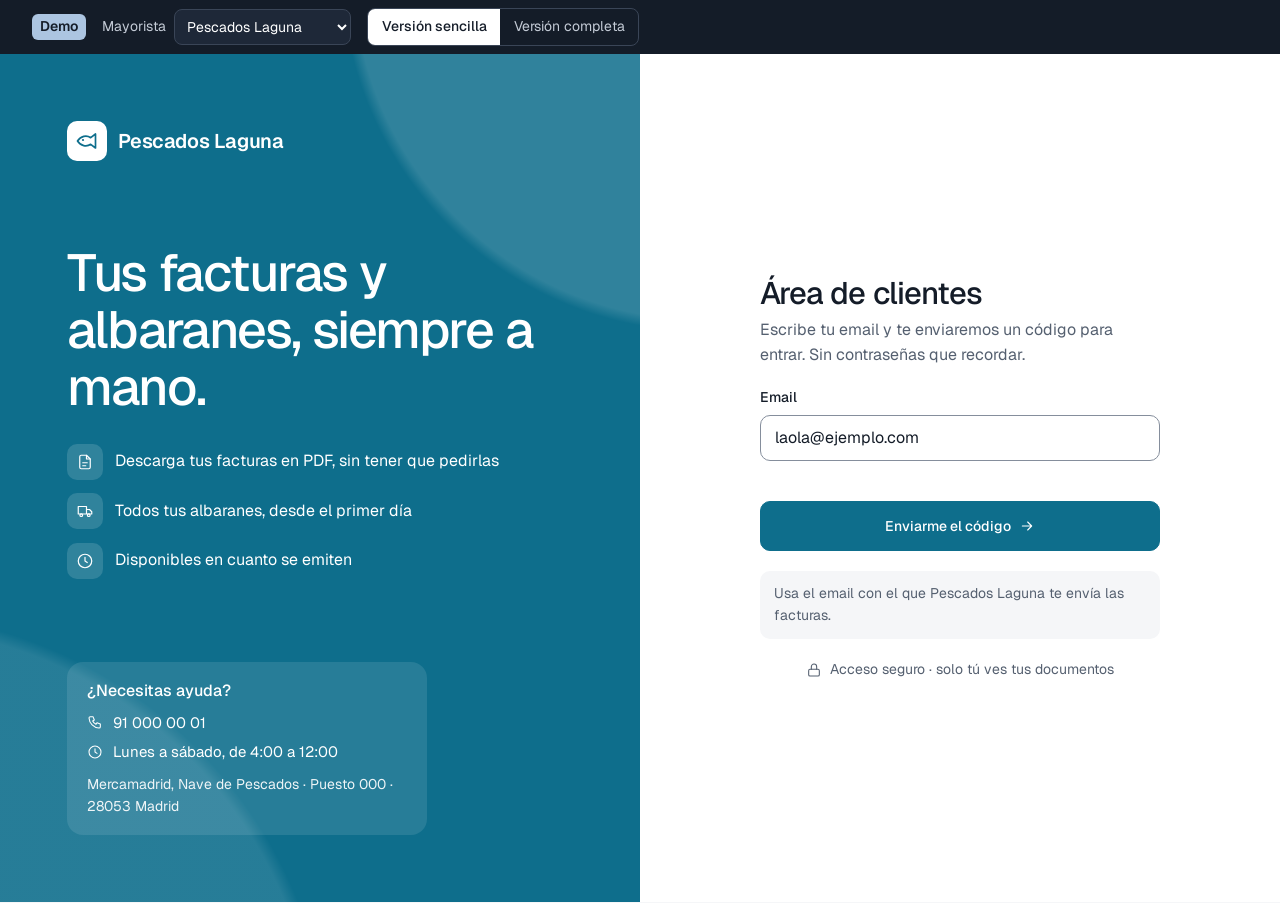
==== commit aebeffae: "Selector de versión junto al mayorista" ====
--- a/sencillo/index.html
+++ b/sencillo/index.html
@@ -8,7 +8,7 @@
 <link rel="preconnect" href="https://fonts.googleapis.com">
 <link rel="preconnect" href="https://fonts.gstatic.com" crossorigin>
 <link href="https://fonts.googleapis.com/css2?family=Geist:wght@400;500;600&display=swap" rel="stylesheet">
-<link rel="stylesheet" href="../assets/app.css?v=30">
+<link rel="stylesheet" href="../assets/app.css?v=31">
 </head>
 <body>
 <div class="demo-bar" role="region" aria-label="Controles de la demostración">
@@ -19,7 +19,7 @@
       <option value="costanorte">Mariscos Costa Norte</option>
     </select>
   </label>
-  <nav class="demo-bar__seg" aria-label="Versión">
+  <nav class="demo-bar__seg demo-bar__seg--ver" aria-label="Versión">
     <a href="./" aria-current="page">Versión sencilla</a>
     <a href="../">Versión completa</a>
   </nav>
--- a/assets/app.css
+++ b/assets/app.css
@@ -527,3 +527,4 @@
   table.resp tr.grp th{border-top:0}
   .s-shell .toolbar{display:grid;grid-template-columns:minmax(0,1fr) auto}
 }
+.demo-bar__seg--ver{margin-left:0}
